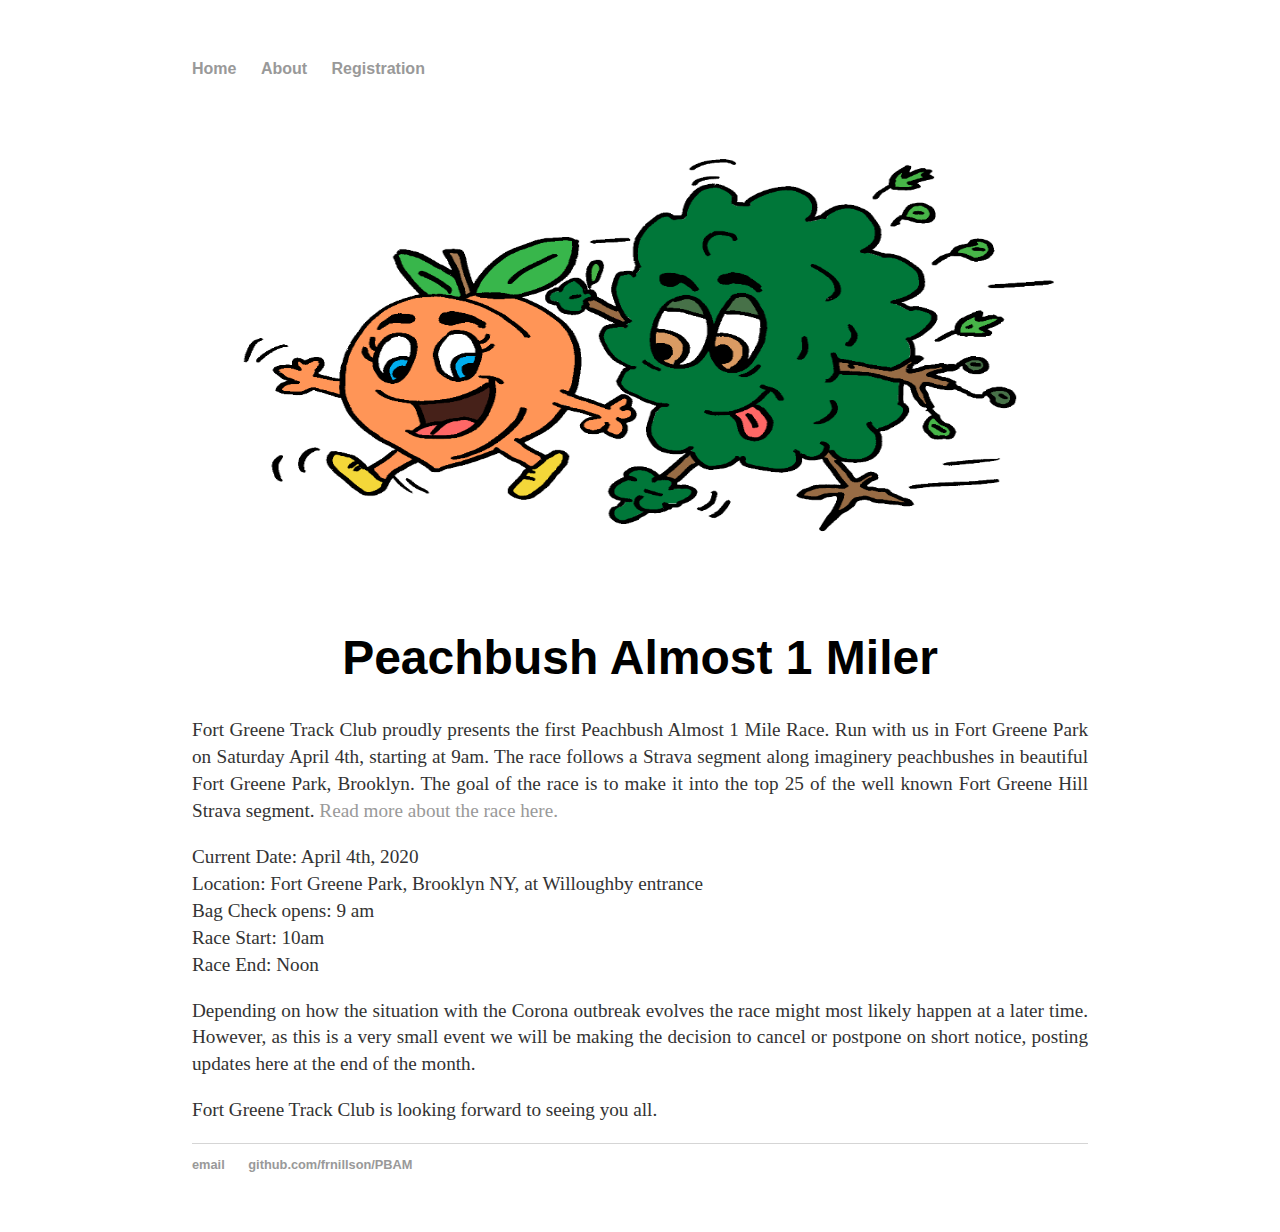
==== index.html @ de1aad29 "pbam info" ====
<!DOCTYPE html>
<html>
	<head>
		<title>Peachbush Almost 1 Miler</title>
		<!-- link to main stylesheet -->
		<link rel="stylesheet" type="text/css" href="style.css">
	</head>
	<body>
		<nav>
    		<ul>
        		<li><a href="/PBAM">Home</a></li>
	        	<li><a href="/PBAM/about">About</a></li>
        		<li><a href="/PBAM/registration">Registration</a></li>
    		</ul>
		</nav>
		
		<div class="container">
    		<div class="blurb">
			
			<img class="two" src="logo.png" alt="Running Peach and Bush" width="900"height="500">
			
        		<h1><center>Peachbush Almost 1 Miler</h1></center>
				<p align="justify"> Fort Greene Track Club proudly presents the first Peachbush Almost 1 Mile Race. Run with us in Fort Greene Park
					on Saturday April 4th, starting at 9am. The race follows a Strava segment along imaginery peachbushes in beautiful Fort Greene Park, Brooklyn. The goal of the 
					race is to make it into the top 25 of the well known Fort Greene Hill Strava segment. <a href="/PBAM/about">Read more about the race here.</a></p>
				<p align="justify"> Current Date: April 4th, 2020<br>
					Location: Fort Greene Park, Brooklyn NY, at Willoughby entrance <br>
					Bag Check opens: 9 am <br> 
					Race Start: 10am <br> 
					Race End: Noon</p>

	
				<p align="justify"> Depending on how the situation with the Corona outbreak evolves the race might most likely happen at a later time. 
					However, as this is a very small event we will be making the decision to cancel or postpone on short notice, posting updates here at the end of the month. </p>
			
				<p align="justify"> Fort Greene Track Club is looking forward to seeing you all. </p>
    		</div><!-- /.blurb -->
		</div><!-- /.container -->
		<footer>
    		<ul>
        		<li><a href="mailto:daniela.hochfellner@gmail.com">email</a></li>
        		<li><a href="https://github.com/frnillson/PBAM">github.com/frnillson/PBAM</a></li>
			</ul>
		</footer>
	</body>
</html>
---- style.css ----
body {
    margin: 60px auto;
    width: 70%;
}
nav ul, footer ul {
    font-family:'Helvetica', 'Arial', 'Sans-Serif';
    padding: 0px;
    list-style: none;
    font-weight: bold;
}
nav ul li, footer ul li {
    display: inline;
    margin-right: 20px;
}
a {
    text-decoration: none;
    color: #999;
}
a:hover {
    text-decoration: underline;
}
h1 {
    font-size: 3em;
    font-family:'Helvetica', 'Arial', 'Sans-Serif';
}

h2 {
    font-size: 2em;
    font-family:'Helvetica', 'Arial', 'Sans-Serif';
}

h3 {
    font-size: 1.5em;
    font-family:'Helvetica', 'Arial', 'Sans-Serif';
}

p {
    font-size: 1.2em;
    line-height: 1.4em;
    color: #333;
}
footer {
    border-top: 1px solid #d5d5d5;
    font-size: .8em;
}

ul.posts { 
    margin: 20px auto 40px; 
    font-size: 1.5em;
}

ul.posts li {
    list-style: none;
}
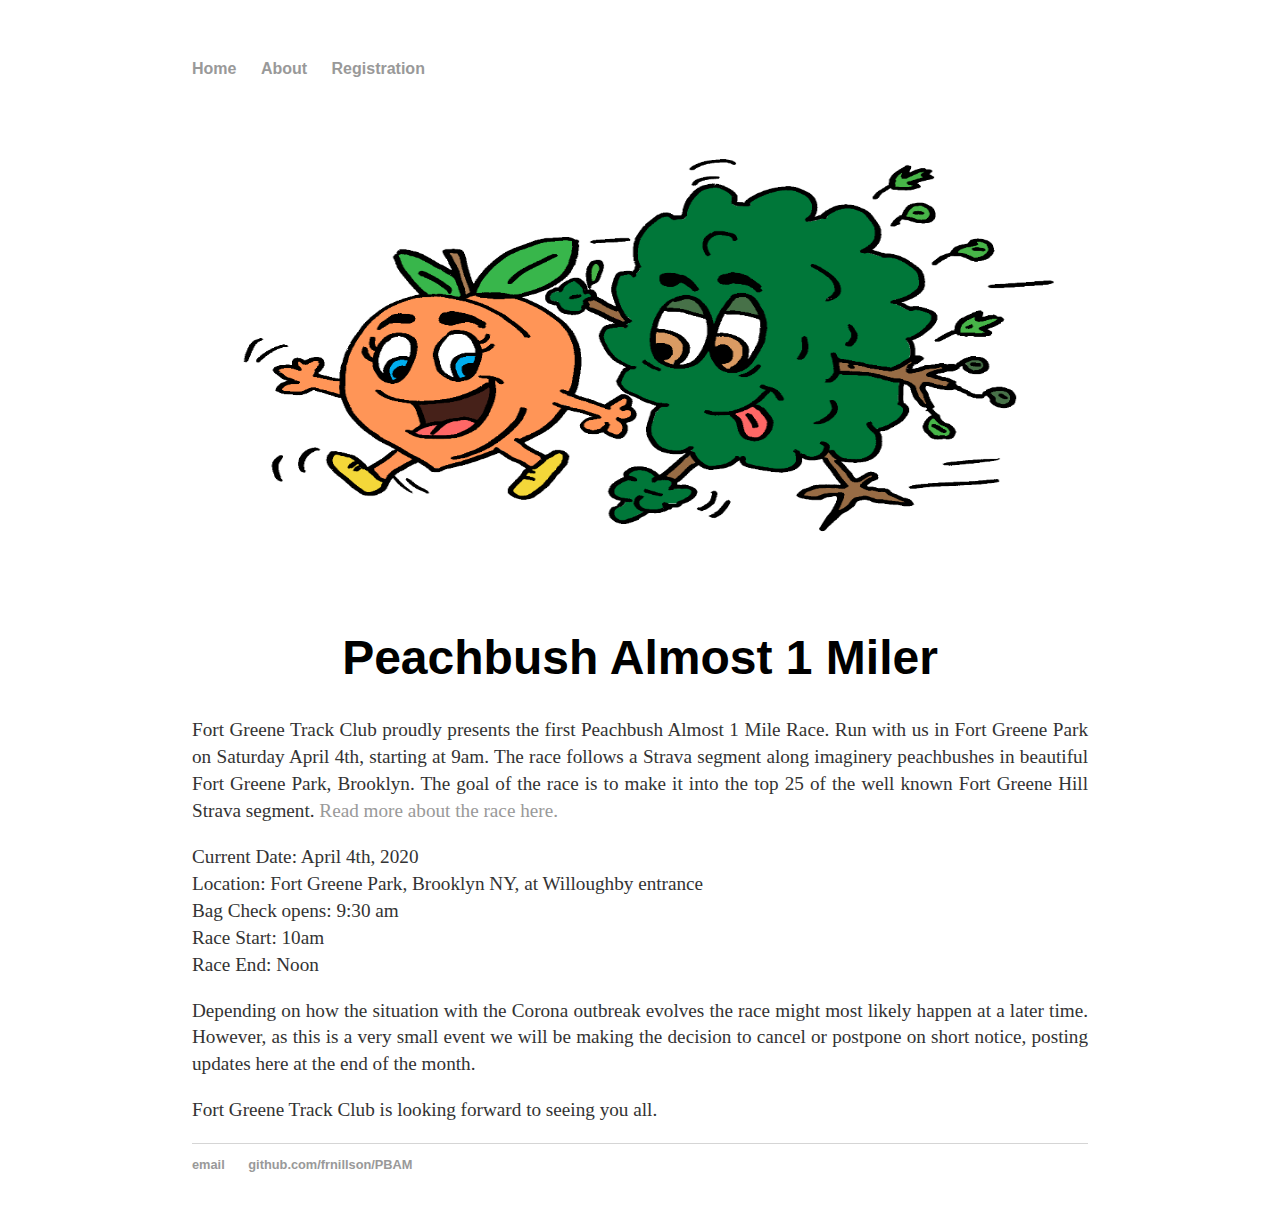
==== commit 65759631: "time change" ====
--- a/index.html
+++ b/index.html
@@ -25,7 +25,7 @@
 					race is to make it into the top 25 of the well known Fort Greene Hill Strava segment. <a href="/PBAM/about">Read more about the race here.</a></p>
 				<p align="justify"> Current Date: April 4th, 2020<br>
 					Location: Fort Greene Park, Brooklyn NY, at Willoughby entrance <br>
-					Bag Check opens: 9 am <br> 
+					Bag Check opens: 9:30 am <br> 
 					Race Start: 10am <br> 
 					Race End: Noon</p>
 
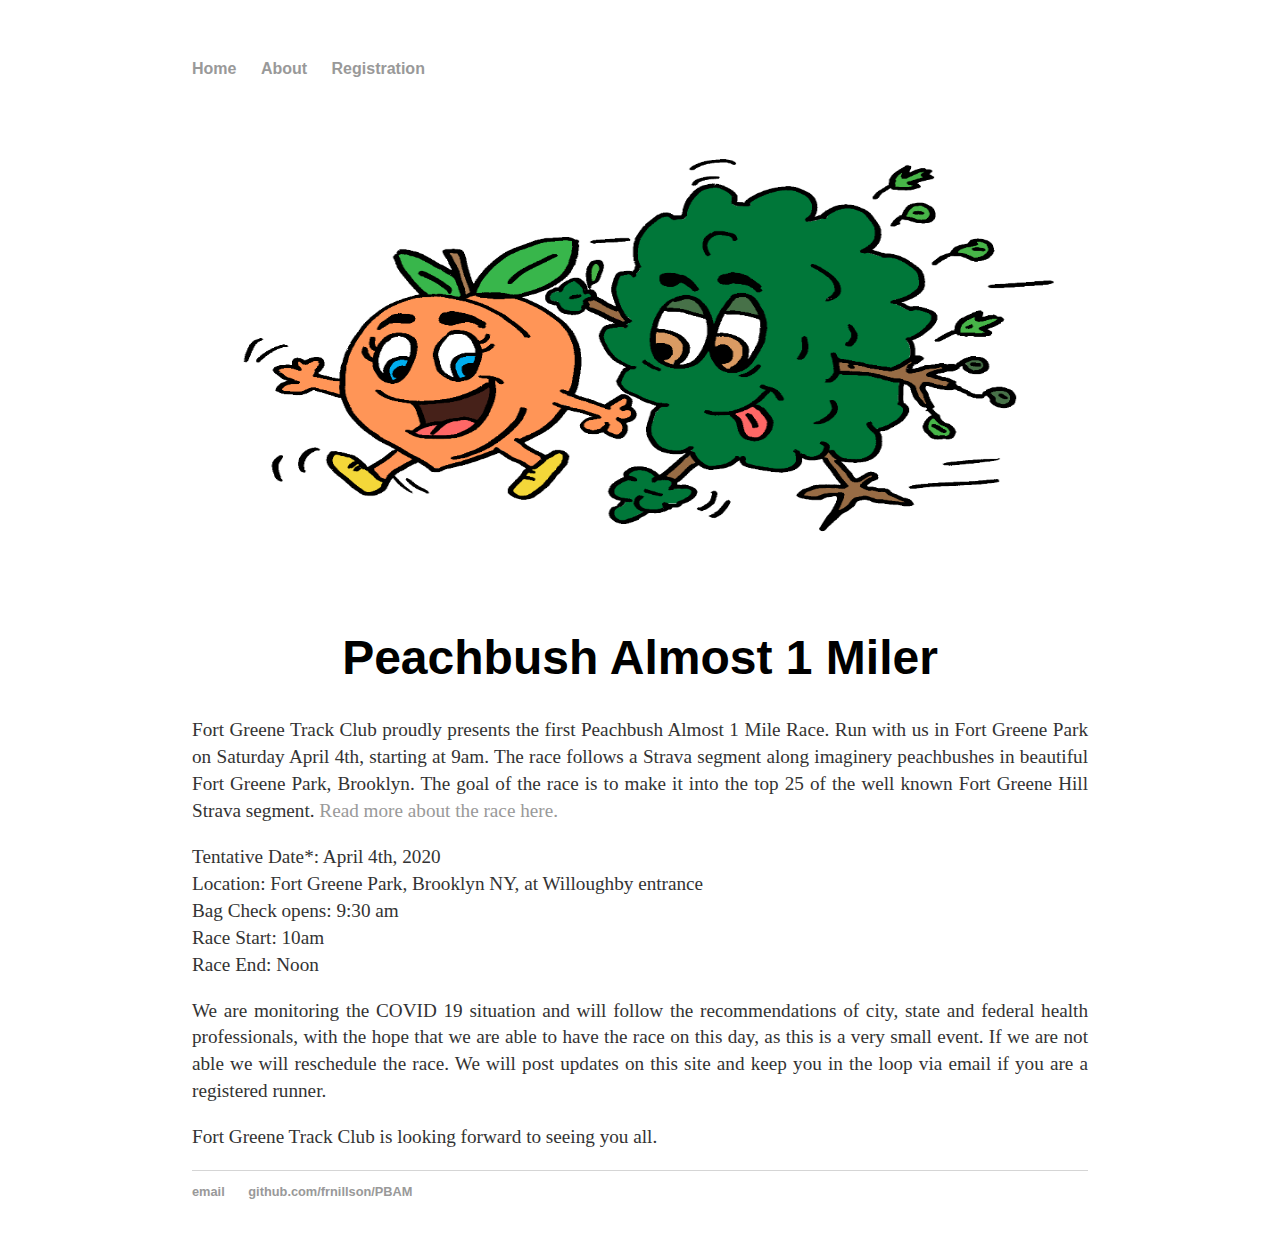
==== commit f55f1b3e: "change date" ====
--- a/index.html
+++ b/index.html
@@ -23,15 +23,13 @@
 				<p align="justify"> Fort Greene Track Club proudly presents the first Peachbush Almost 1 Mile Race. Run with us in Fort Greene Park
 					on Saturday April 4th, starting at 9am. The race follows a Strava segment along imaginery peachbushes in beautiful Fort Greene Park, Brooklyn. The goal of the 
 					race is to make it into the top 25 of the well known Fort Greene Hill Strava segment. <a href="/PBAM/about">Read more about the race here.</a></p>
-				<p align="justify"> Current Date: April 4th, 2020<br>
+				<p align="justify"> Tentative Date*: April 4th, 2020<br>
 					Location: Fort Greene Park, Brooklyn NY, at Willoughby entrance <br>
 					Bag Check opens: 9:30 am <br> 
 					Race Start: 10am <br> 
 					Race End: Noon</p>
 
-	
-				<p align="justify"> Depending on how the situation with the Corona outbreak evolves the race might most likely happen at a later time. 
-					However, as this is a very small event we will be making the decision to cancel or postpone on short notice, posting updates here at the end of the month. </p>
+				<p align="justify"> We are monitoring the COVID 19 situation and will follow the recommendations of city, state and federal health professionals, with the hope that we are able to have the race on this day, as this is a very small event. If we are not able we will reschedule the race. We will post updates on this site and keep you in the loop via email if you are a registered runner. </p>
 			
 				<p align="justify"> Fort Greene Track Club is looking forward to seeing you all. </p>
     		</div><!-- /.blurb -->
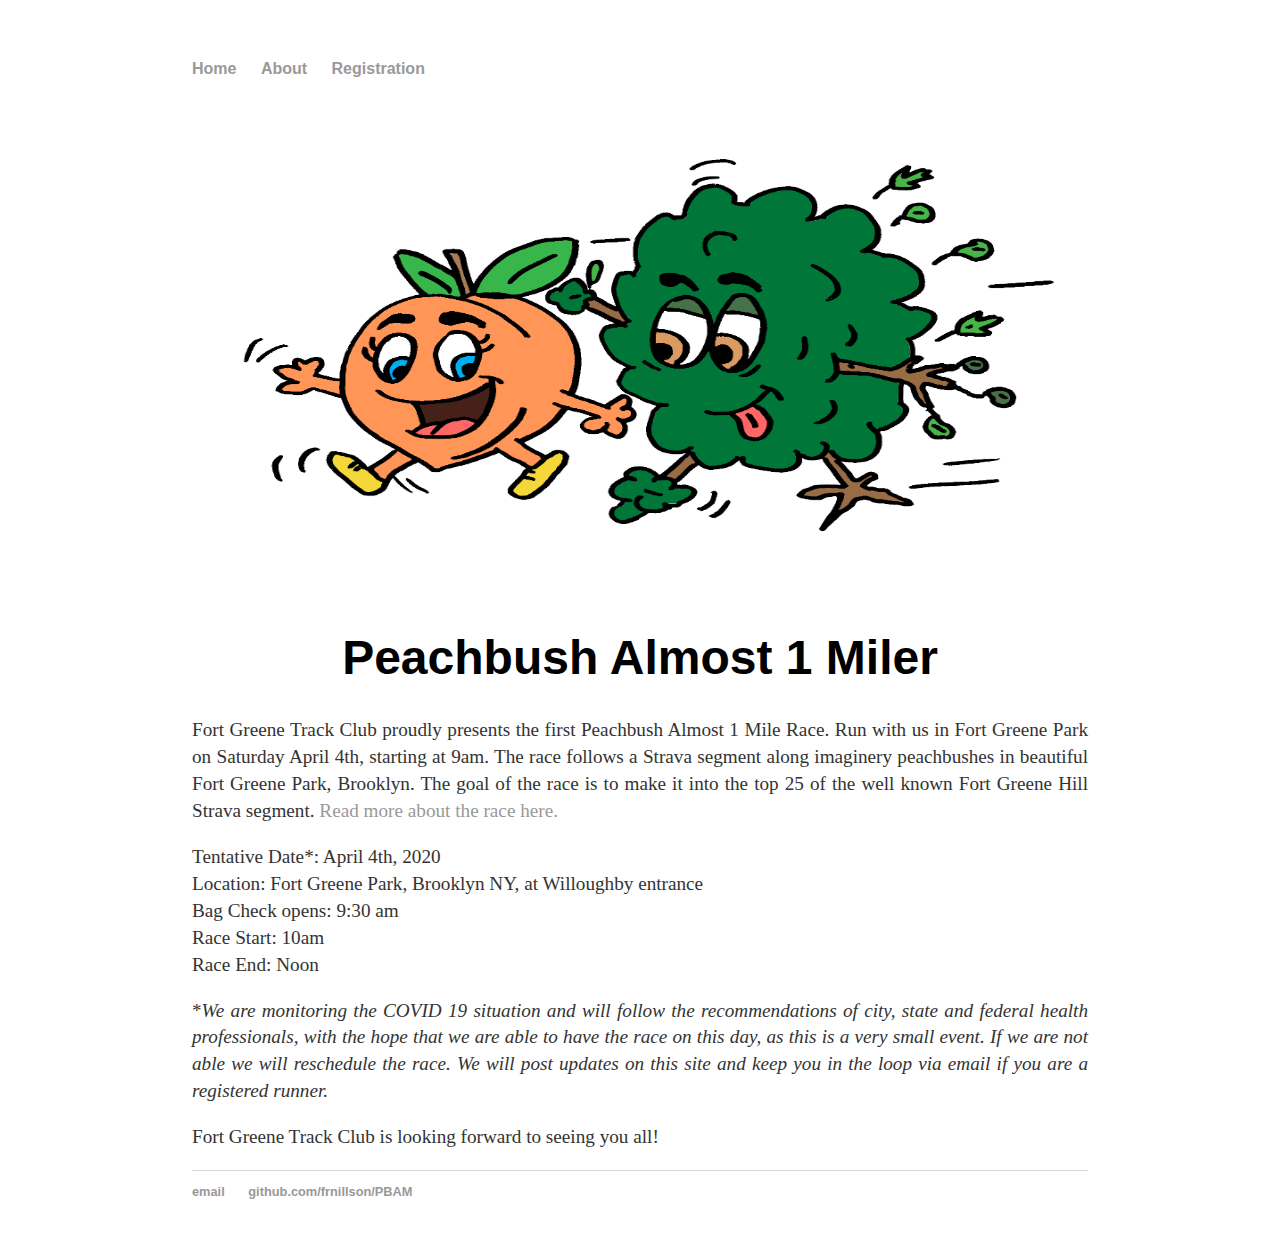
==== commit 808091e2: "change font style" ====
--- a/index.html
+++ b/index.html
@@ -23,15 +23,16 @@
 				<p align="justify"> Fort Greene Track Club proudly presents the first Peachbush Almost 1 Mile Race. Run with us in Fort Greene Park
 					on Saturday April 4th, starting at 9am. The race follows a Strava segment along imaginery peachbushes in beautiful Fort Greene Park, Brooklyn. The goal of the 
 					race is to make it into the top 25 of the well known Fort Greene Hill Strava segment. <a href="/PBAM/about">Read more about the race here.</a></p>
+
 				<p align="justify"> Tentative Date*: April 4th, 2020<br>
 					Location: Fort Greene Park, Brooklyn NY, at Willoughby entrance <br>
 					Bag Check opens: 9:30 am <br> 
 					Race Start: 10am <br> 
 					Race End: Noon</p>
 
-				<p align="justify"> We are monitoring the COVID 19 situation and will follow the recommendations of city, state and federal health professionals, with the hope that we are able to have the race on this day, as this is a very small event. If we are not able we will reschedule the race. We will post updates on this site and keep you in the loop via email if you are a registered runner. </p>
+				<p align="justify"> *<i>We are monitoring the COVID 19 situation and will follow the recommendations of city, state and federal health professionals, with the hope that we are able to have the race on this day, as this is a very small event. If we are not able we will reschedule the race. We will post updates on this site and keep you in the loop via email if you are a registered runner. </i> </p>
 			
-				<p align="justify"> Fort Greene Track Club is looking forward to seeing you all. </p>
+				<p align="justify"> Fort Greene Track Club is looking forward to seeing you all! </p>
     		</div><!-- /.blurb -->
 		</div><!-- /.container -->
 		<footer>
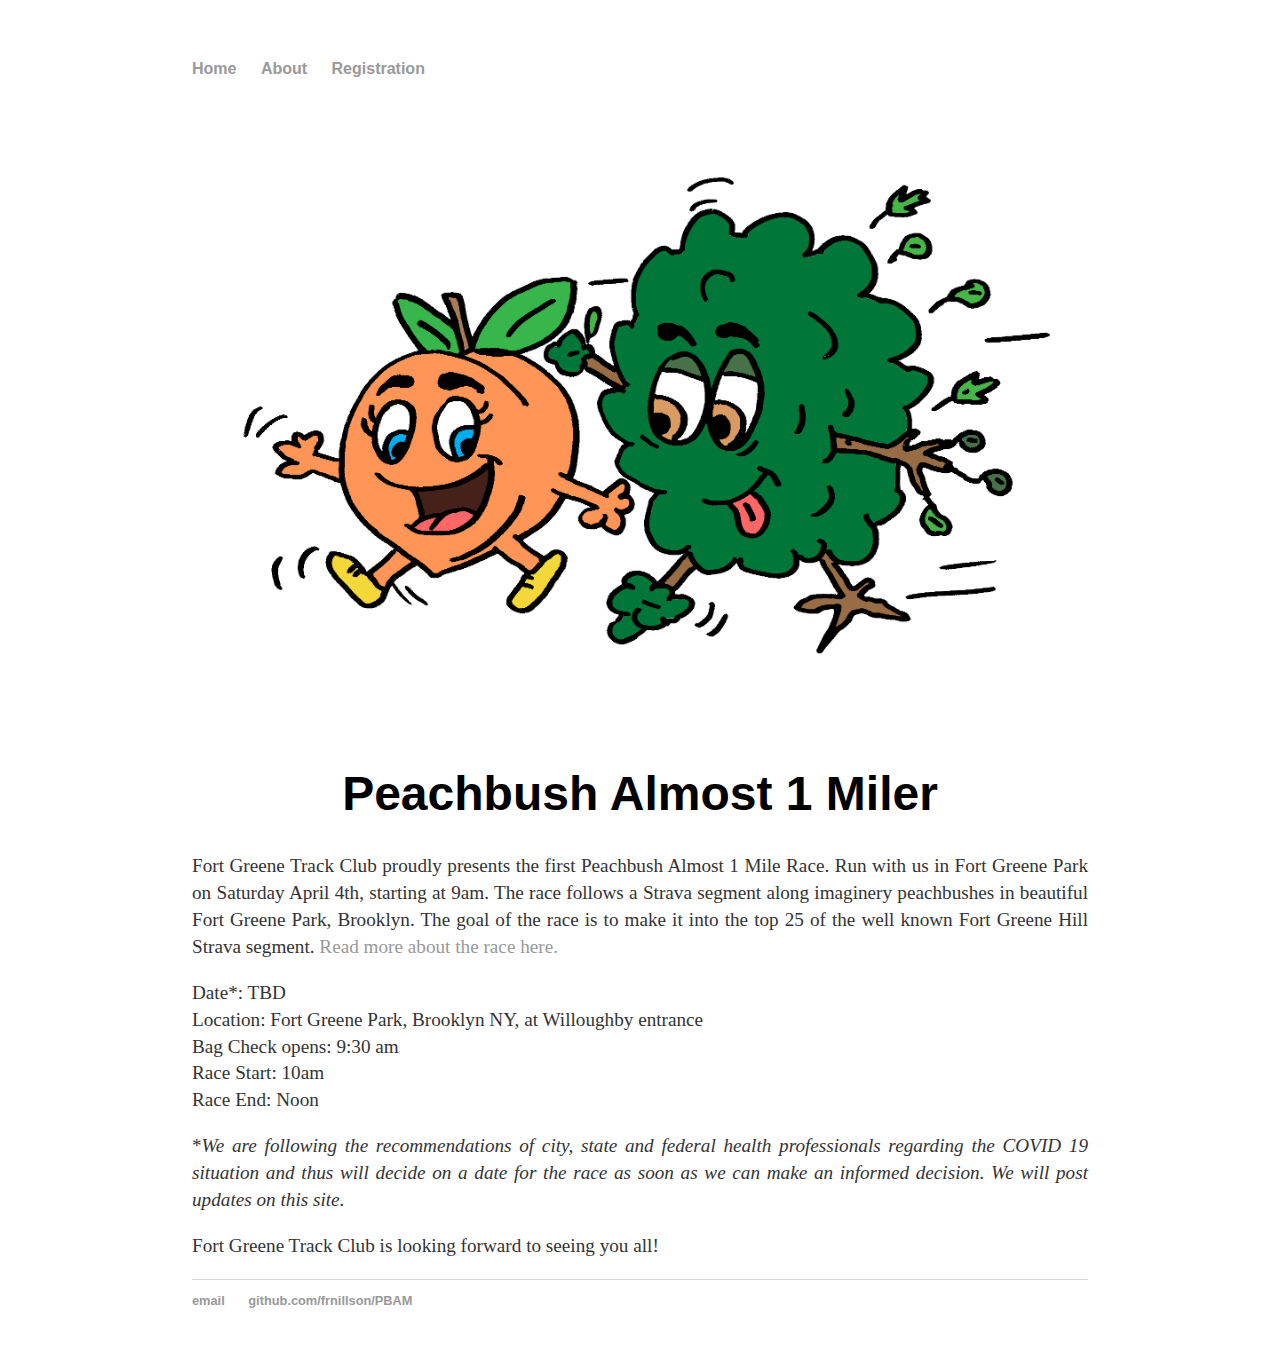
==== commit 4923803e: "fix image" ====
--- a/index.html
+++ b/index.html
@@ -17,20 +17,19 @@
 		<div class="container">
     		<div class="blurb">
 			
-			<img class="two" src="logo.png" alt="Running Peach and Bush" width="900"height="500">
+			<img class="two" src="logo.png" alt="Running Peach and Bush">
 			
         		<h1><center>Peachbush Almost 1 Miler</h1></center>
 				<p align="justify"> Fort Greene Track Club proudly presents the first Peachbush Almost 1 Mile Race. Run with us in Fort Greene Park
-					on Saturday April 4th, starting at 9am. The race follows a Strava segment along imaginery peachbushes in beautiful Fort Greene Park, Brooklyn. The goal of the 
-					race is to make it into the top 25 of the well known Fort Greene Hill Strava segment. <a href="/PBAM/about">Read more about the race here.</a></p>
+					on Saturday April 4th, starting at 9am. The race follows a Strava segment along imaginery peachbushes in beautiful Fort Greene Park, Brooklyn. The goal of the race is to make it into the top 25 of the well known Fort Greene Hill Strava segment. <a href="/PBAM/about">Read more about the race here.</a></p>
 
-				<p align="justify"> Tentative Date*: April 4th, 2020<br>
+				<p align="justify"> Date*: TBD<br>
 					Location: Fort Greene Park, Brooklyn NY, at Willoughby entrance <br>
 					Bag Check opens: 9:30 am <br> 
 					Race Start: 10am <br> 
 					Race End: Noon</p>
 
-				<p align="justify"> *<i>We are monitoring the COVID 19 situation and will follow the recommendations of city, state and federal health professionals, with the hope that we are able to have the race on this day, as this is a very small event. If we are not able we will reschedule the race. We will post updates on this site and keep you in the loop via email if you are a registered runner. </i> </p>
+				<p align="justify"> *<i>We are following the recommendations of city, state and federal health professionals regarding the COVID 19 situation and thus will decide on a date for the race as soon as we can make an informed decision. We will post updates on this site. </i> </p>
 			
 				<p align="justify"> Fort Greene Track Club is looking forward to seeing you all! </p>
     		</div><!-- /.blurb -->
--- a/style.css
+++ b/style.css
@@ -53,3 +53,11 @@
     list-style: none;
 }
 
+img {
+  display: block;
+  margin-left: auto;
+  margin-right: auto;
+  max-width: 100%;
+  height: auto;
+}
+
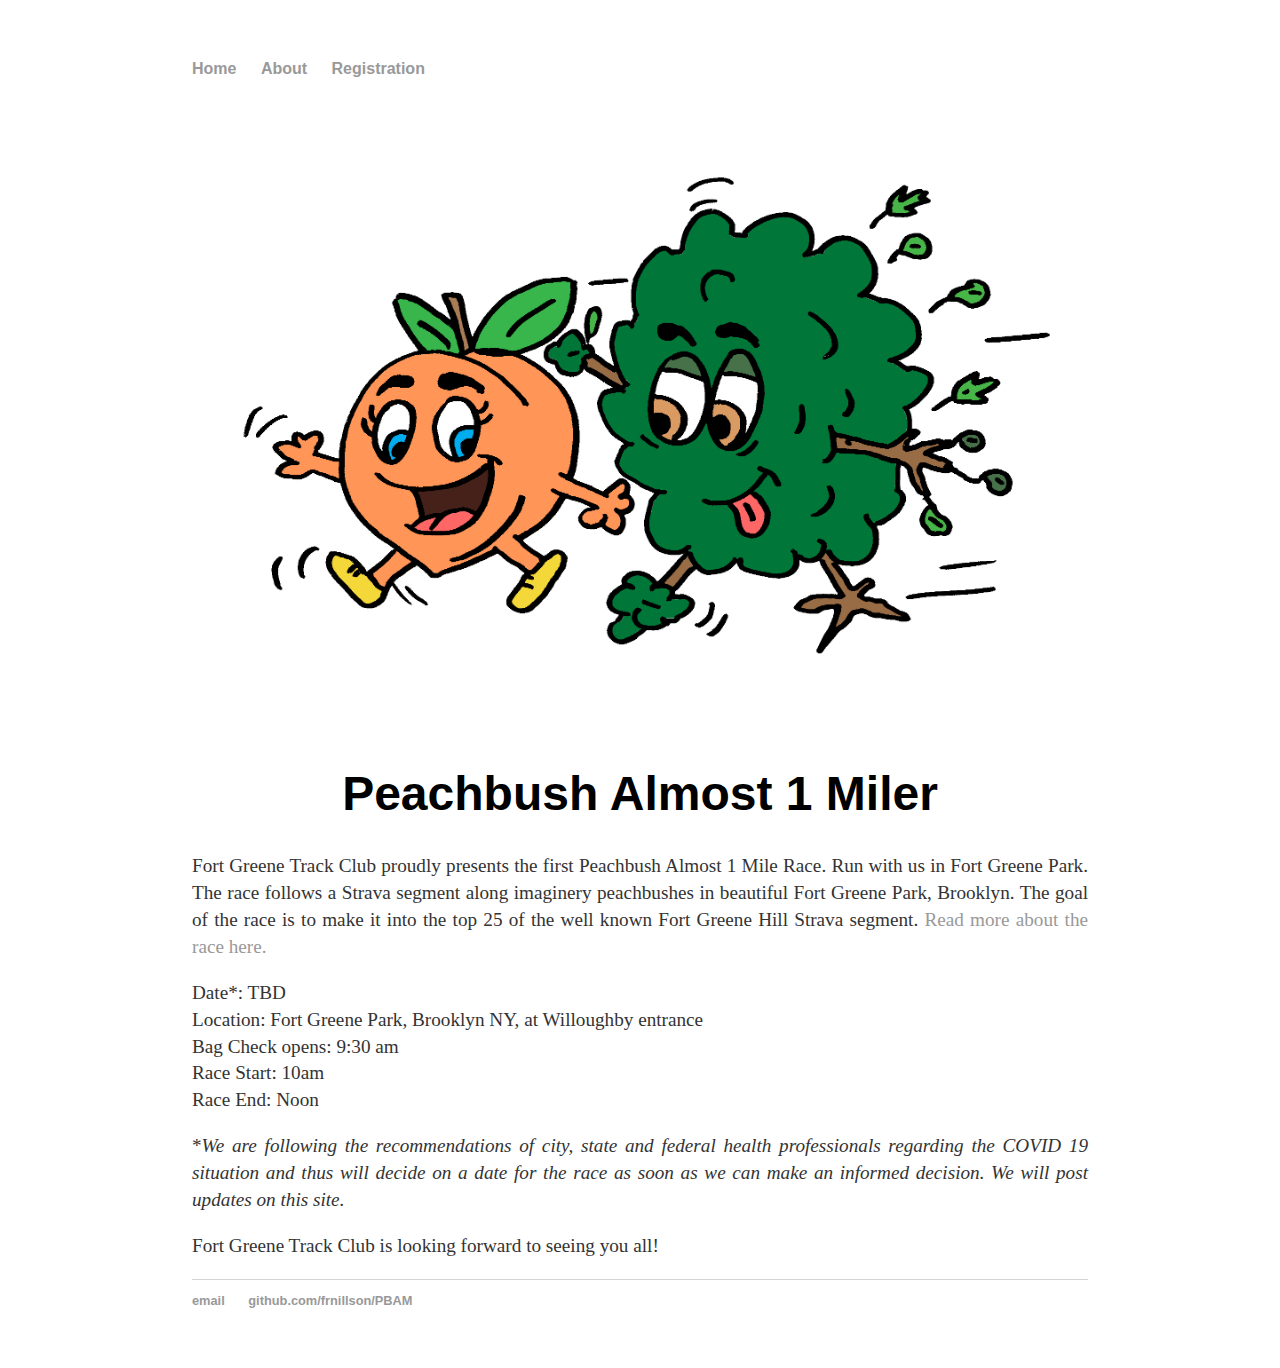
==== commit 4d247c38: "change date" ====
--- a/index.html
+++ b/index.html
@@ -20,8 +20,7 @@
 			<img class="two" src="logo.png" alt="Running Peach and Bush">
 			
         		<h1><center>Peachbush Almost 1 Miler</h1></center>
-				<p align="justify"> Fort Greene Track Club proudly presents the first Peachbush Almost 1 Mile Race. Run with us in Fort Greene Park
-					on Saturday April 4th, starting at 9am. The race follows a Strava segment along imaginery peachbushes in beautiful Fort Greene Park, Brooklyn. The goal of the race is to make it into the top 25 of the well known Fort Greene Hill Strava segment. <a href="/PBAM/about">Read more about the race here.</a></p>
+				<p align="justify"> Fort Greene Track Club proudly presents the first Peachbush Almost 1 Mile Race. Run with us in Fort Greene Park. The race follows a Strava segment along imaginery peachbushes in beautiful Fort Greene Park, Brooklyn. The goal of the race is to make it into the top 25 of the well known Fort Greene Hill Strava segment. <a href="/PBAM/about">Read more about the race here.</a></p>
 
 				<p align="justify"> Date*: TBD<br>
 					Location: Fort Greene Park, Brooklyn NY, at Willoughby entrance <br>
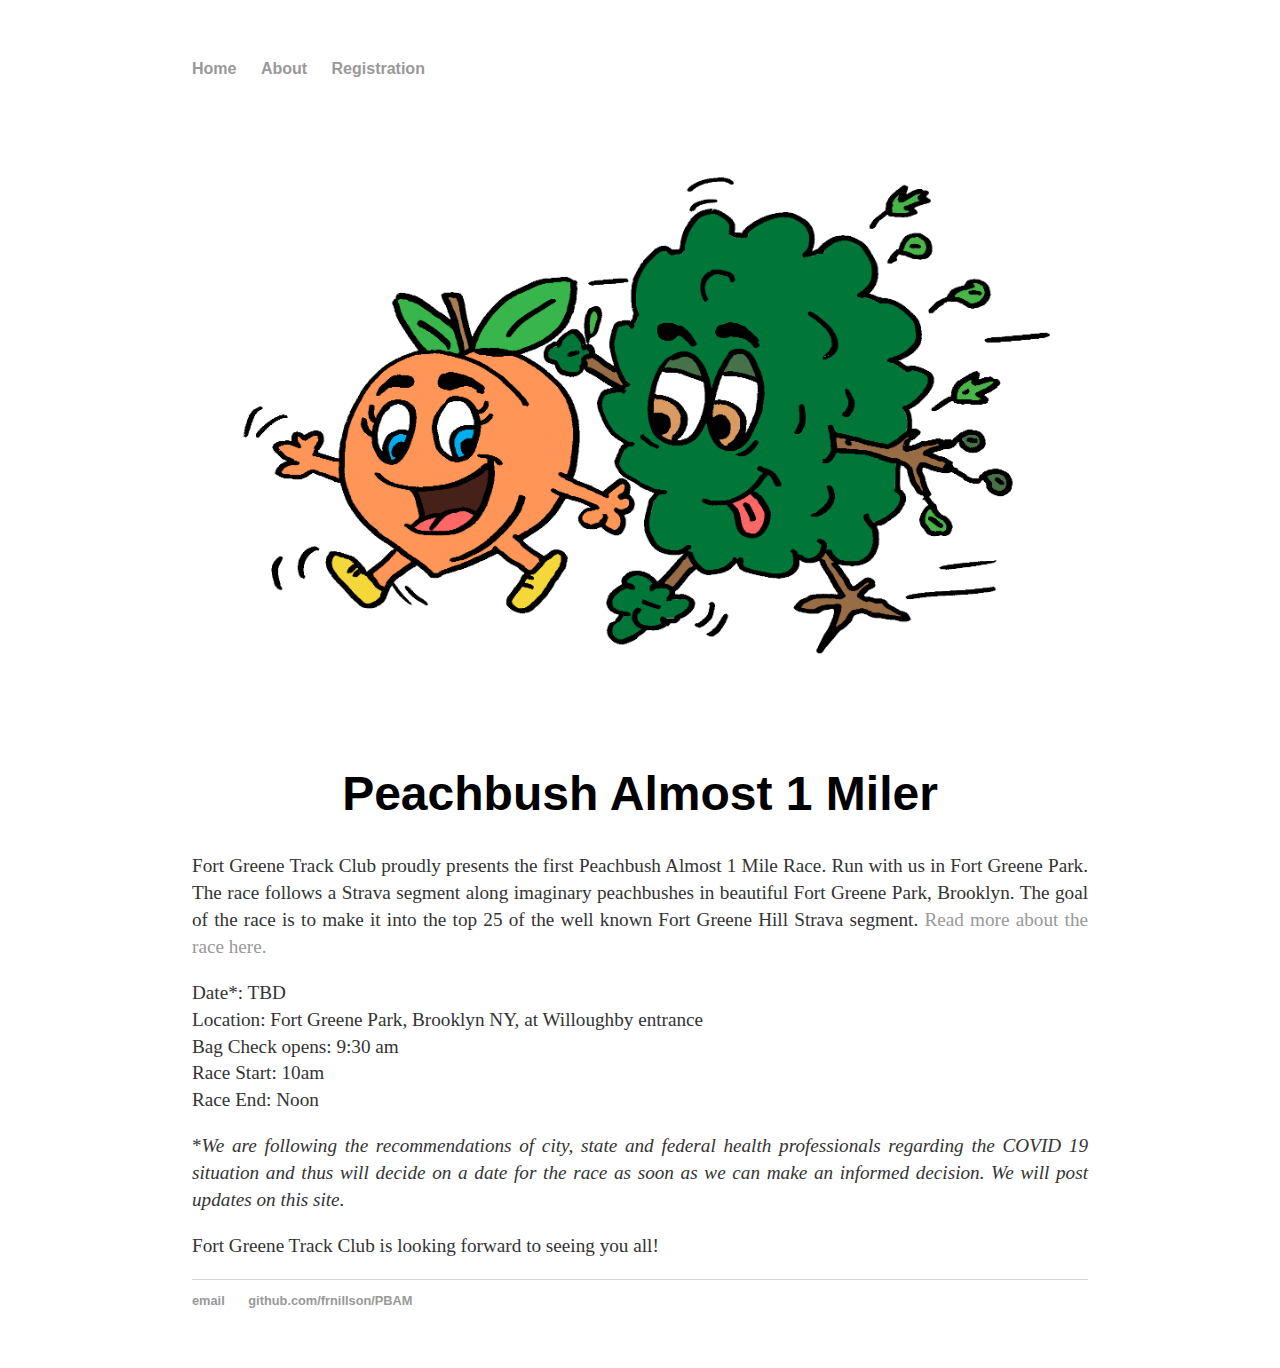
==== commit 7a849977: "fix typos" ====
--- a/index.html
+++ b/index.html
@@ -20,7 +20,7 @@
 			<img class="two" src="logo.png" alt="Running Peach and Bush">
 			
         		<h1><center>Peachbush Almost 1 Miler</h1></center>
-				<p align="justify"> Fort Greene Track Club proudly presents the first Peachbush Almost 1 Mile Race. Run with us in Fort Greene Park. The race follows a Strava segment along imaginery peachbushes in beautiful Fort Greene Park, Brooklyn. The goal of the race is to make it into the top 25 of the well known Fort Greene Hill Strava segment. <a href="/PBAM/about">Read more about the race here.</a></p>
+				<p align="justify"> Fort Greene Track Club proudly presents the first Peachbush Almost 1 Mile Race. Run with us in Fort Greene Park. The race follows a Strava segment along imaginary peachbushes in beautiful Fort Greene Park, Brooklyn. The goal of the race is to make it into the top 25 of the well known Fort Greene Hill Strava segment. <a href="/PBAM/about">Read more about the race here.</a></p>
 
 				<p align="justify"> Date*: TBD<br>
 					Location: Fort Greene Park, Brooklyn NY, at Willoughby entrance <br>
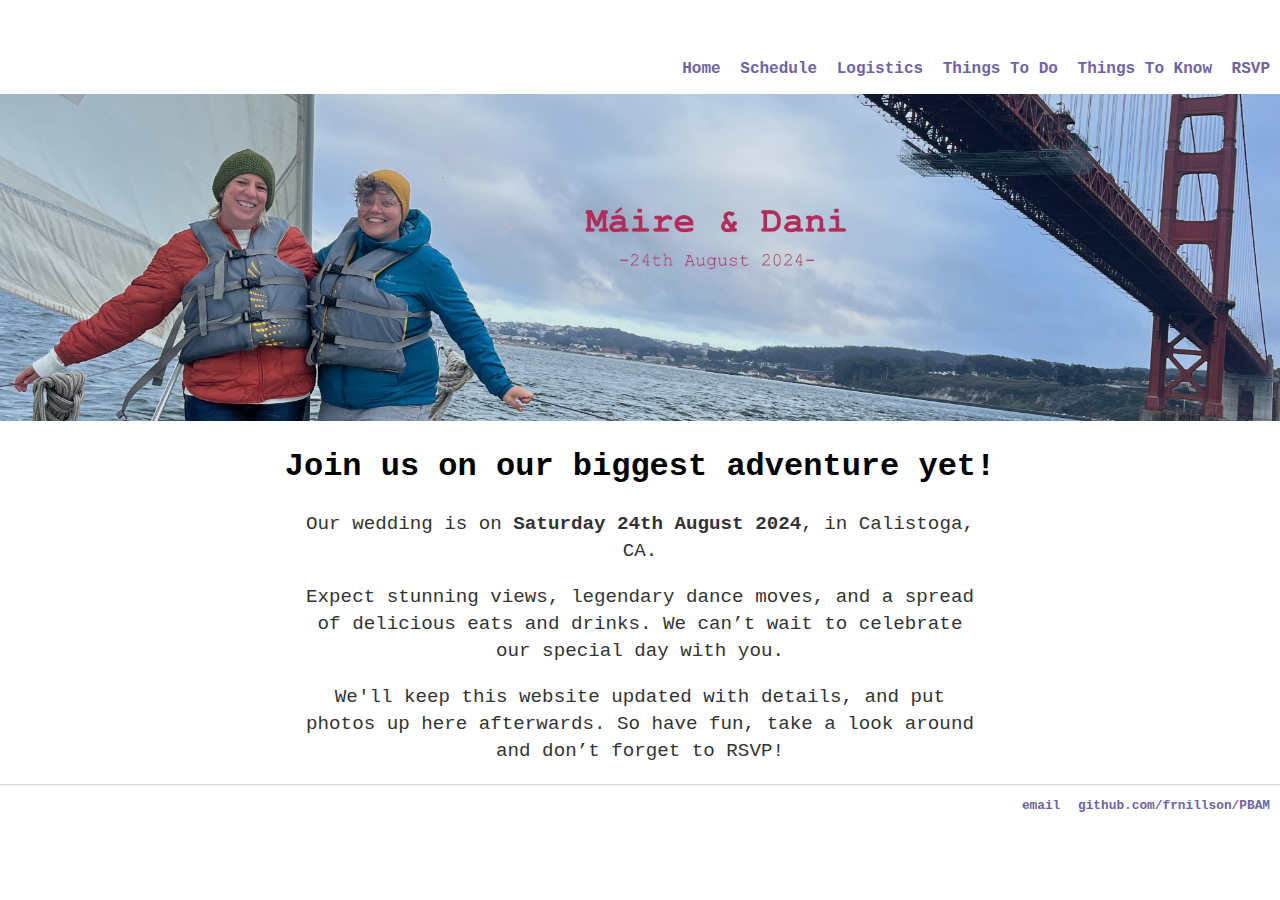
==== commit 408a3725: "update" ====
--- a/index.html
+++ b/index.html
@@ -1,7 +1,7 @@
 <!DOCTYPE html>
 <html>
 	<head>
-		<title>Peachbush Almost 1 Miler</title>
+		<title>Máire and Dani</title>
 		<!-- link to main stylesheet -->
 		<link rel="stylesheet" type="text/css" href="style.css">
 	</head>
@@ -9,28 +9,34 @@
 		<nav>
     		<ul>
         		<li><a href="/PBAM">Home</a></li>
-	        	<li><a href="/PBAM/about">About</a></li>
-        		<li><a href="/PBAM/registration">Registration</a></li>
+	        	<li><a href="/PBAM/about">Schedule</a></li>
+        		<li><a href="/PBAM/logistics">Logistics</a></li>
+        		<li><a href="/PBAM/recommendations">Things To Do</a></li>
+        		<li><a href="/PBAM/faq">Things To Know</a></li>
+        		<li><a href="/PBAM/registration">RSVP</a></li>
     		</ul>
 		</nav>
+
+	<header class="main-header" role="banner">
+  	<img src="boat.jpg" alt="Banner Image"/>
+	</header>
 		
 		<div class="container">
     		<div class="blurb">
 			
-			<img class="two" src="logo.png" alt="Running Peach and Bush">
-			
-        		<h1><center>Peachbush Almost 1 Miler</h1></center>
-				<p align="justify"> Fort Greene Track Club proudly presents the first Peachbush Almost 1 Mile Race. Run with us in Fort Greene Park. The race follows a Strava segment along imaginary peachbushes in beautiful Fort Greene Park, Brooklyn. The goal of the race is to make it into the top 25 of the well known Fort Greene Hill Strava segment. <a href="/PBAM/about">Read more about the race here.</a></p>
+        		<h2><center>Join us on our biggest adventure yet!</h2></center>
 
-				<p align="justify"> Date*: TBD<br>
-					Location: Fort Greene Park, Brooklyn NY, at Willoughby entrance <br>
-					Bag Check opens: 9:30 am <br> 
-					Race Start: 10am <br> 
-					Race End: Noon</p>
+				<p style='text-align: center'>Our wedding is on <b>Saturday 24th August 2024</b>, in Calistoga, CA. 
+				</p>
 
-				<p align="justify"> *<i>We are following the recommendations of city, state and federal health professionals regarding the COVID 19 situation and thus will decide on a date for the race as soon as we can make an informed decision. We will post updates on this site. </i> </p>
-			
-				<p align="justify"> Fort Greene Track Club is looking forward to seeing you all! </p>
+				<p style='text-align: center'>Expect stunning views, legendary dance moves, and a spread of delicious eats and drinks. We can’t wait to celebrate our special day with you.
+				</p>
+
+
+				<p style='text-align: center'>
+				We'll keep this website updated with details, and put photos up here afterwards. So have fun, take a look around and don’t forget to RSVP!</p> 
+
+
     		</div><!-- /.blurb -->
 		</div><!-- /.container -->
 		<footer>
--- a/style.css
+++ b/style.css
@@ -1,43 +1,50 @@
 body {
     margin: 60px auto;
-    width: 70%;
+    width: 100%;
+    font-family:'Courier New', monospace;
 }
 nav ul, footer ul {
-    font-family:'Helvetica', 'Arial', 'Sans-Serif';
+    font-family:'Courier New', monospace;
     padding: 0px;
     list-style: none;
     font-weight: bold;
+    text-align: right;
+    color: #6f63a4;
 }
 nav ul li, footer ul li {
     display: inline;
-    margin-right: 20px;
+    margin-right: 10px;
+    color: #6f63a4;
 }
 a {
     text-decoration: none;
-    color: #999;
+    color: #6f63a4;
 }
 a:hover {
     text-decoration: underline;
+    color: #f6006e;
 }
 h1 {
     font-size: 3em;
-    font-family:'Helvetica', 'Arial', 'Sans-Serif';
+    font-family:'Courier New', monospace;
 }
 
 h2 {
     font-size: 2em;
-    font-family:'Helvetica', 'Arial', 'Sans-Serif';
+    font-family:'Courier New', monospace;
 }
 
 h3 {
     font-size: 1.5em;
-    font-family:'Helvetica', 'Arial', 'Sans-Serif';
+    font-family:'Courier New', monospace;
 }
 
 p {
     font-size: 1.2em;
     line-height: 1.4em;
     color: #333;
+    margin-right: 300px; 
+    margin-left: 300px;
 }
 footer {
     border-top: 1px solid #d5d5d5;
@@ -46,7 +53,8 @@
 
 ul.posts { 
     margin: 20px auto 40px; 
-    font-size: 1.5em;
+    font-size: 1.0em;
+    color: #6f63a4;
 }
 
 ul.posts li {
@@ -61,3 +69,6 @@
   height: auto;
 }
 
+.main-header {
+  text-align: center;
+}
